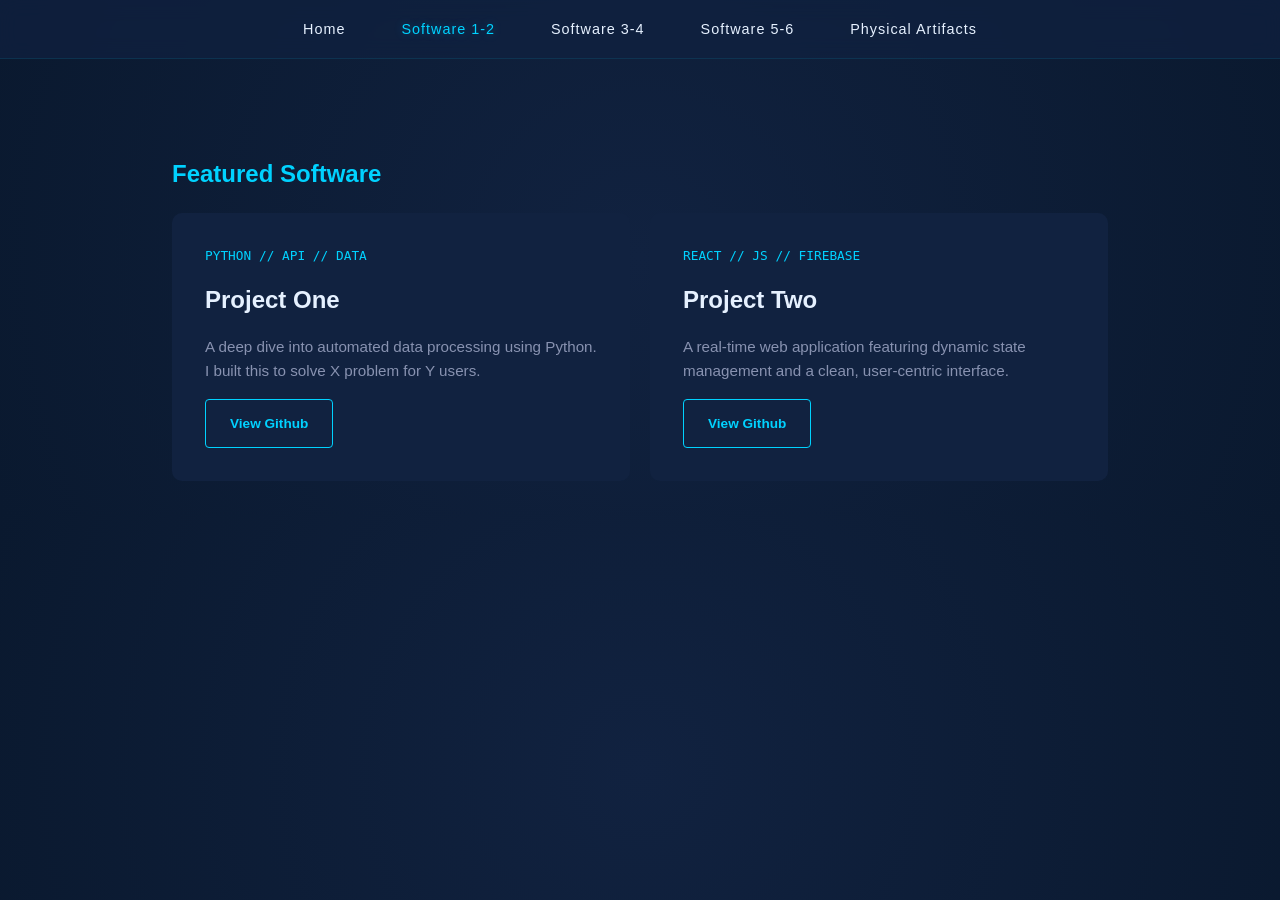
==== page1.html @ a525d5a3 "Revise project details in page1.html Updated project titles, descriptions, and tags in the portfolio" ====
<!DOCTYPE html>
<html lang="en">
<head>
    <meta charset="UTF-8">
    <meta name="viewport" content="width=device-width, initial-scale=1.0">
    <title>Portfolio | Projects 1-2</title>
    <link rel="stylesheet" href="style.css">
</head>
<body>
    <nav>
        <ul>
            <li><a href="/">Home</a></li>
            <li><a href="page1.html" class="active">Software 1-2</a></li>
            <li><a href="page2.html">Software 3-4</a></li>
            <li><a href="page3.html">Software 5-6</a></li>
            <li><a href="physical.html">Physical Artifacts</a></li>
        </ul>
    </nav>

    <div class="container">
        <h2 style="margin-top:4rem; color:var(--accent);">Featured Software</h2>
        <div class="project-grid">
            <div class="card">
                <div class="tags">PYTHON // API // DATA</div>
                <h3>Project One</h3>
                <p>A deep dive into automated data processing using Python. I built this to solve X problem for Y users.</p>
                <a href="#" class="btn">View Github</a>
            </div>
            <div class="card">
                <div class="tags">REACT // JS // FIREBASE</div>
                <h3>Project Two</h3>
                <p>A real-time web application featuring dynamic state management and a clean, user-centric interface.</p>
                <a href="#" class="btn">View Github</a>
            </div>
        </div>
    </div>
</body>
</html>
---- style.css ----
/* --- Electric Blue Student Theme --- */
:root {
    --bg-dark: #0a192f;        /* Deep Navy */
    --bg-card: #112240;        /* Royal Navy */
    --accent: #00d2ff;         /* Electric Blue */
    --accent-glow: rgba(0, 210, 255, 0.3);
    --text-bright: #e6f1ff;    /* Crisp White/Blue */
    --text-dim: #8892b0;       /* Muted Slate */
    --glass: rgba(17, 34, 64, 0.7);
}

* {
    box-sizing: border-box;
    transition: all 0.25s cubic-bezier(0.645, 0.045, 0.355, 1);
}

body {
    font-family: 'Inter', -apple-system, sans-serif;
    background-color: var(--bg-dark);
    color: var(--text-bright);
    margin: 0;
    line-height: 1.6;
    background-image: radial-gradient(circle at 50% 50%, #112240 0%, #0a192f 100%);
}

/* --- Smooth Navigation --- */
nav {
    background: var(--glass);
    backdrop-filter: blur(10px);
    padding: 1rem 0;
    border-bottom: 1px solid rgba(0, 210, 255, 0.1);
    position: sticky;
    top: 0;
    z-index: 100;
}

nav ul {
    list-style: none;
    margin: 0;
    padding: 0;
    display: flex;
    justify-content: center;
    gap: 1.5rem;
    flex-wrap: wrap;
}

nav a {
    color: var(--text-bright);
    text-decoration: none;
    font-size: 0.9rem;
    font-weight: 500;
    letter-spacing: 1px;
    padding: 0.5rem 1rem;
    border-radius: 4px;
}

nav a:hover, nav a.active {
    color: var(--accent);
    text-shadow: 0 0 10px var(--accent-glow);
}

/* --- Bold Header --- */
header {
    text-align: center;
    padding: 6rem 2rem 3rem;
}

header h1 {
    font-size: clamp(2.5rem, 8vw, 4rem);
    margin: 0;
    background: linear-gradient(to right, #fff, var(--accent));
    -webkit-background-clip: text;
    -webkit-text-fill-color: transparent;
}

header p {
    color: var(--accent);
    font-family: monospace;
    font-size: 1.1rem;
    margin-top: 10px;
}

.container {
    max-width: 1000px;
    margin: 0 auto;
    padding: 2rem;
}

/* --- Cool Cards --- */
.project-grid {
    display: grid;
    grid-template-columns: repeat(auto-fit, minmax(320px, 1fr));
    gap: 20px;
}

.card {
    background: var(--bg-card);
    border-radius: 10px;
    padding: 2rem;
    border: 1px solid transparent;
    position: relative;
    overflow: hidden;
}

.card:hover {
    transform: translateY(-10px);
    border-color: var(--accent);
    box-shadow: 0 10px 30px -15px rgba(0, 210, 255, 0.3);
}

.card h3 {
    margin: 0 0 10px;
    color: var(--text-bright);
    font-size: 1.5rem;
}

.tags {
    font-family: monospace;
    color: var(--accent);
    font-size: 0.8rem;
    margin-bottom: 15px;
}

.card p {
    color: var(--text-dim);
    font-size: 0.95rem;
}

/* --- Buttons --- */
.btn {
    display: inline-block;
    padding: 0.8rem 1.5rem;
    border: 1px solid var(--accent);
    color: var(--accent);
    text-decoration: none;
    border-radius: 4px;
    font-size: 0.85rem;
    font-weight: bold;
    margin-top: auto;
    background: transparent;
}

.btn:hover {
    background: var(--accent-glow);
    color: white;
}

/* --- Hero (Home Page Only) --- */
.hero {
    text-align: center;
    padding: 5vh 0;
}

.hero h2 {
    font-size: 2rem;
    margin-bottom: 20px;
}

.hero p {
    max-width: 600px;
    margin: 0 auto 40px;
    color: var(--text-dim);
    font-size: 1.1rem;
}

footer {
    text-align: center;
    padding: 4rem;
    color: var(--text-dim);
    font-size: 0.8rem;
}
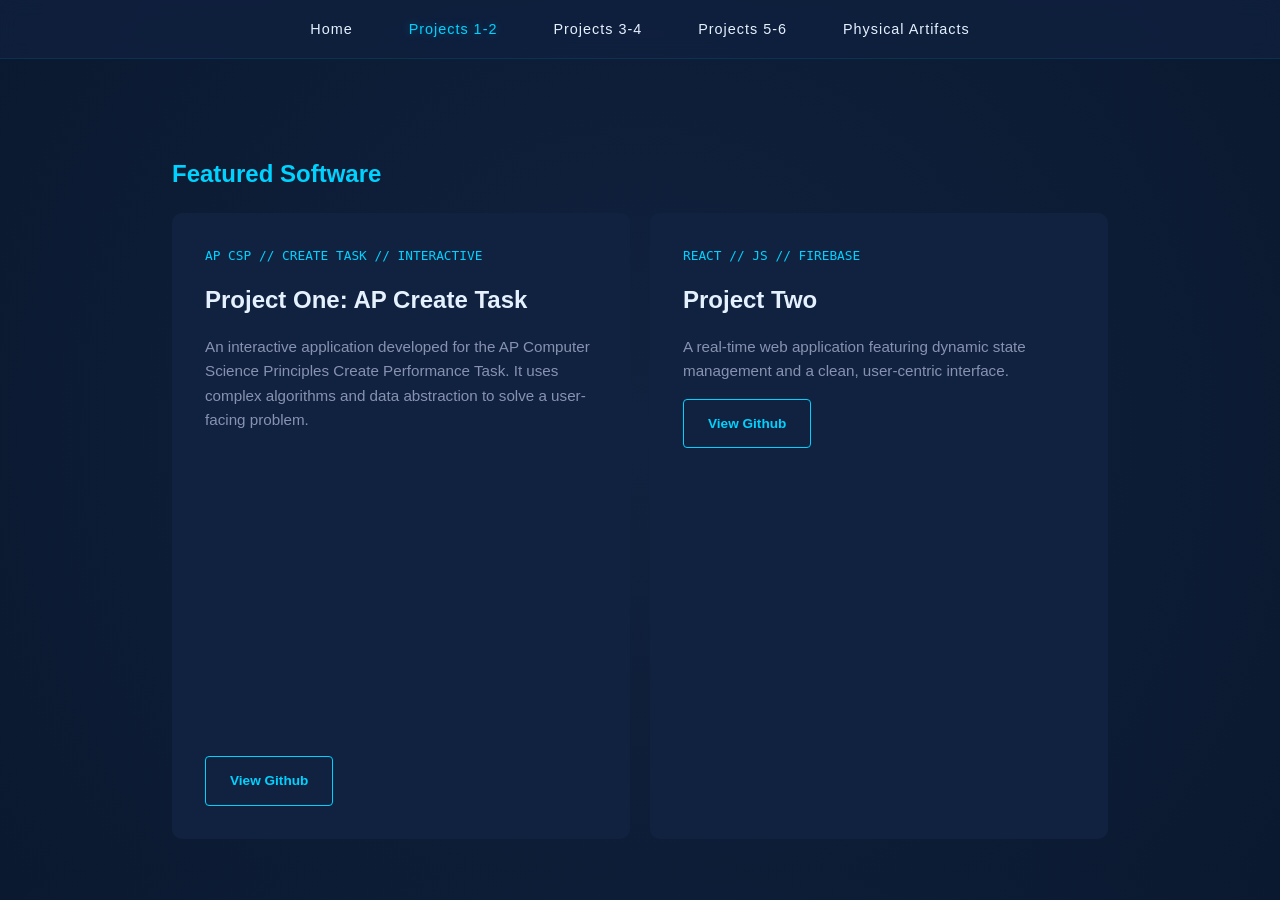
==== commit 70e7311a: "Update navigation and project details in page1.html" ====
--- a/page1.html
+++ b/page1.html
@@ -10,9 +10,9 @@
     <nav>
         <ul>
             <li><a href="/">Home</a></li>
-            <li><a href="page1.html" class="active">Software 1-2</a></li>
-            <li><a href="page2.html">Software 3-4</a></li>
-            <li><a href="page3.html">Software 5-6</a></li>
+            <li><a href="page1.html" class="active">Projects 1-2</a></li>
+            <li><a href="page2.html">Projects 3-4</a></li>
+            <li><a href="page3.html">Projects 5-6</a></li>
             <li><a href="physical.html">Physical Artifacts</a></li>
         </ul>
     </nav>
@@ -21,9 +21,12 @@
         <h2 style="margin-top:4rem; color:var(--accent);">Featured Software</h2>
         <div class="project-grid">
             <div class="card">
-                <div class="tags">PYTHON // API // DATA</div>
-                <h3>Project One</h3>
-                <p>A deep dive into automated data processing using Python. I built this to solve X problem for Y users.</p>
+                <div class="tags">AP CSP // CREATE TASK // INTERACTIVE</div>
+                <h3>Project One: AP Create Task</h3>
+                <p>An interactive application developed for the AP Computer Science Principles Create Performance Task. It uses complex algorithms and data abstraction to solve a user-facing problem.</p>
+                <div style="position: relative; padding-bottom: 75%; height: 0; overflow: hidden; border-radius: 8px; margin-bottom: 15px;">
+        <iframe src="https://www.online-ide.com/igQmTVEJpP" style="position: absolute; top: 0; left: 0; width: 100%; height: 100%; border: 0;" allowfullscreen></iframe>
+    </div>
                 <a href="#" class="btn">View Github</a>
             </div>
             <div class="card">
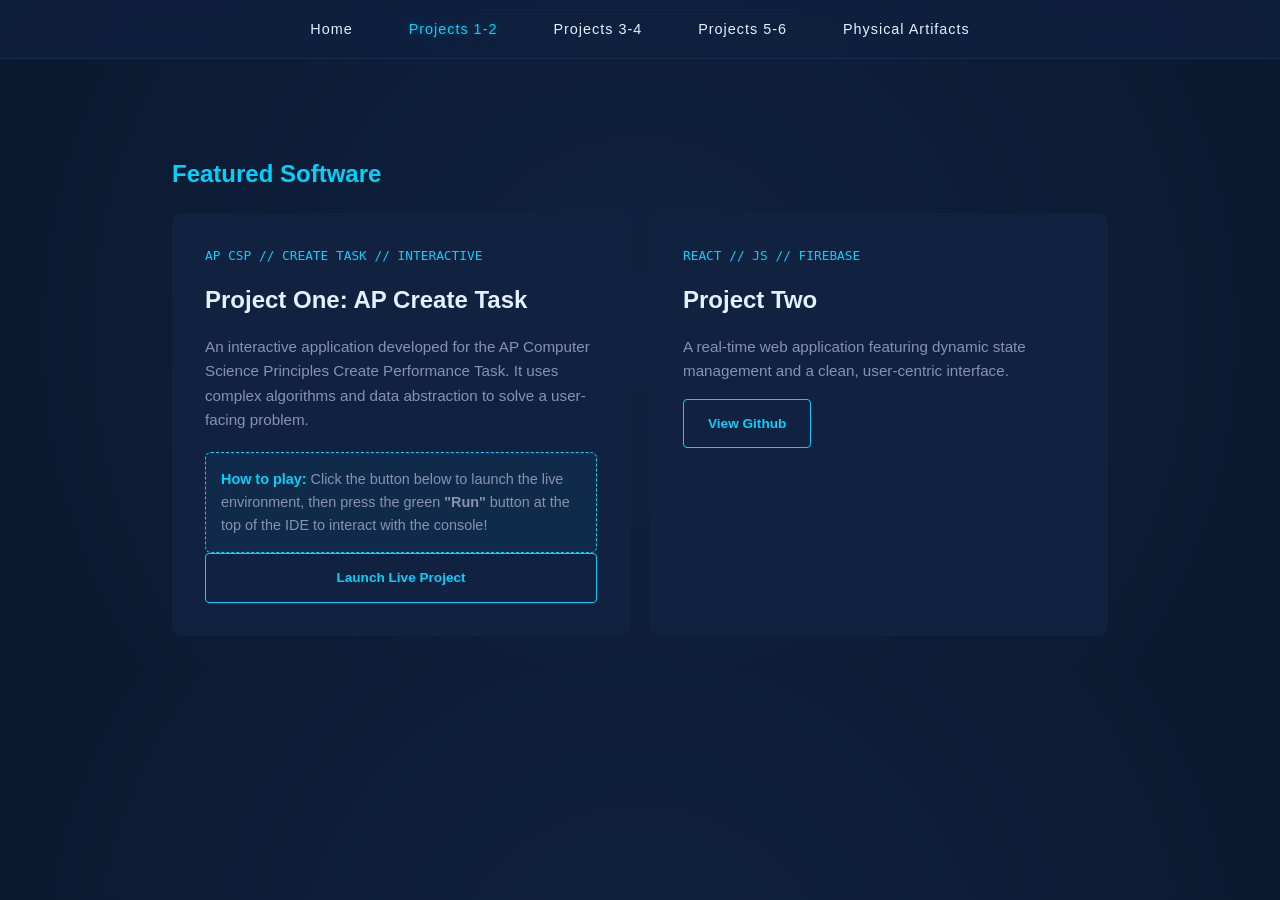
==== commit 02adebc0: "Update project one section with live project link Removed iframe and added instructions for launchin" ====
--- a/page1.html
+++ b/page1.html
@@ -24,10 +24,11 @@
                 <div class="tags">AP CSP // CREATE TASK // INTERACTIVE</div>
                 <h3>Project One: AP Create Task</h3>
                 <p>An interactive application developed for the AP Computer Science Principles Create Performance Task. It uses complex algorithms and data abstraction to solve a user-facing problem.</p>
-                <div style="position: relative; padding-bottom: 75%; height: 0; overflow: hidden; border-radius: 8px; margin-bottom: 15px;">
-        <iframe src="https://www.online-ide.com/igQmTVEJpP" style="position: absolute; top: 0; left: 0; width: 100%; height: 100%; border: 0;" allowfullscreen></iframe>
-    </div>
-                <a href="#" class="btn">View Github</a>
+        <div style="margin-top: 20px; padding: 15px; background: rgba(0, 210, 255, 0.05); border: 1px dashed var(--accent); border-radius: 6px; font-size: 0.9rem; color: var(--text-dim);">
+                    <strong style="color: var(--accent);">How to play:</strong> Click the button below to launch the live environment, then press the green <strong>"Run"</strong> button at the top of the IDE to interact with the console!
+                </div>
+
+                <a href="https://www.online-ide.com/igQmTVEJpP" target="_blank" class="btn" style="display: block; text-align: center;">Launch Live Project </a>
             </div>
             <div class="card">
                 <div class="tags">REACT // JS // FIREBASE</div>
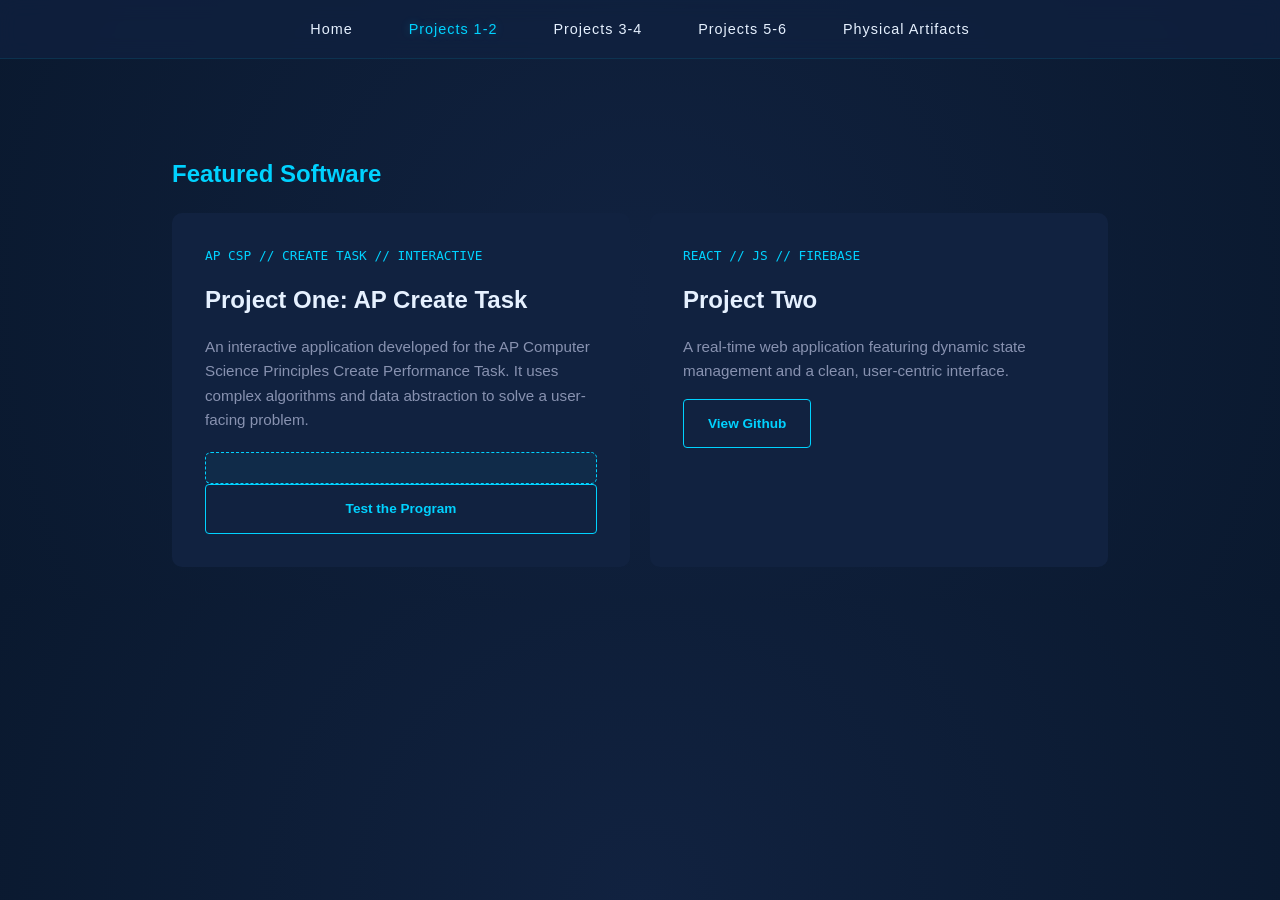
==== commit c668f71b: "Change button text and remove play instructions Updated the call-to-action button text and removed i" ====
--- a/page1.html
+++ b/page1.html
@@ -25,10 +25,9 @@
                 <h3>Project One: AP Create Task</h3>
                 <p>An interactive application developed for the AP Computer Science Principles Create Performance Task. It uses complex algorithms and data abstraction to solve a user-facing problem.</p>
         <div style="margin-top: 20px; padding: 15px; background: rgba(0, 210, 255, 0.05); border: 1px dashed var(--accent); border-radius: 6px; font-size: 0.9rem; color: var(--text-dim);">
-                    <strong style="color: var(--accent);">How to play:</strong> Click the button below to launch the live environment, then press the green <strong>"Run"</strong> button at the top of the IDE to interact with the console!
                 </div>
 
-                <a href="https://www.online-ide.com/igQmTVEJpP" target="_blank" class="btn" style="display: block; text-align: center;">Launch Live Project </a>
+                <a href="https://www.online-ide.com/igQmTVEJpP" target="_blank" class="btn" style="display: block; text-align: center;">Test the Program </a>
             </div>
             <div class="card">
                 <div class="tags">REACT // JS // FIREBASE</div>
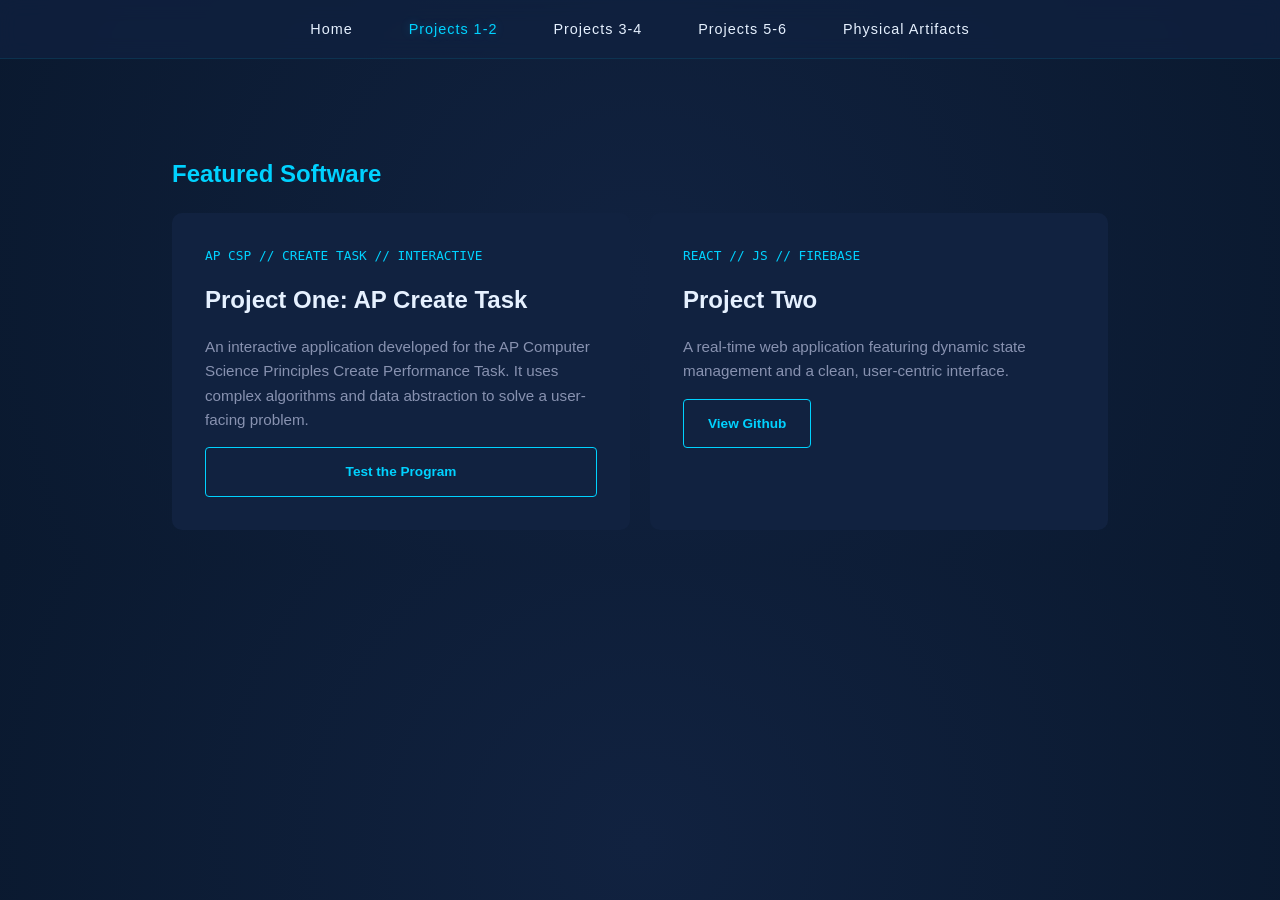
==== commit e17407ca: "Remove unnecessary div from project description Removed empty div for improved layout." ====
--- a/page1.html
+++ b/page1.html
@@ -24,8 +24,7 @@
                 <div class="tags">AP CSP // CREATE TASK // INTERACTIVE</div>
                 <h3>Project One: AP Create Task</h3>
                 <p>An interactive application developed for the AP Computer Science Principles Create Performance Task. It uses complex algorithms and data abstraction to solve a user-facing problem.</p>
-        <div style="margin-top: 20px; padding: 15px; background: rgba(0, 210, 255, 0.05); border: 1px dashed var(--accent); border-radius: 6px; font-size: 0.9rem; color: var(--text-dim);">
-                </div>
+       
 
                 <a href="https://www.online-ide.com/igQmTVEJpP" target="_blank" class="btn" style="display: block; text-align: center;">Test the Program </a>
             </div>
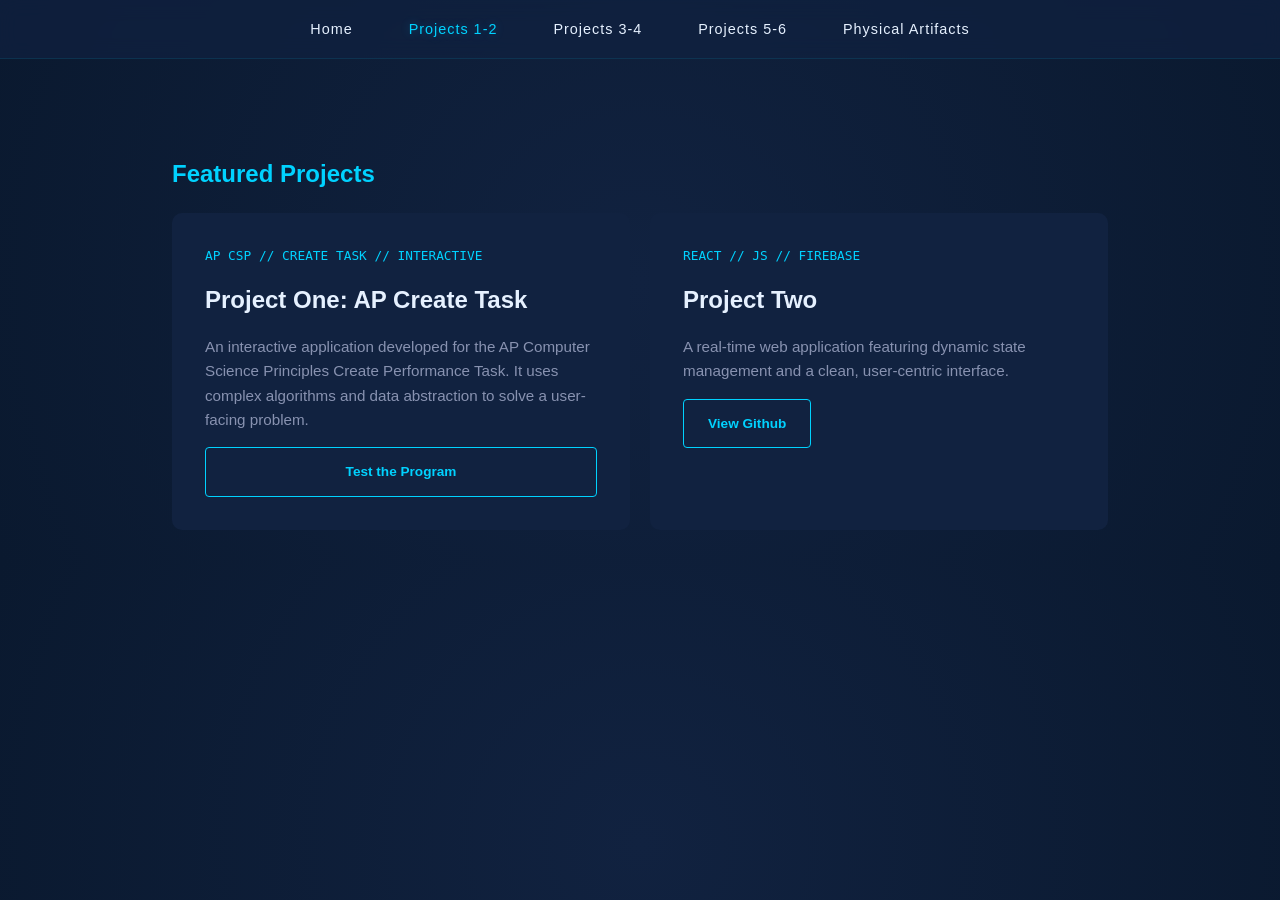
==== commit 1584b001: "Change heading from 'Featured Software' to 'Featured Projects'" ====
--- a/page1.html
+++ b/page1.html
@@ -18,7 +18,7 @@
     </nav>
 
     <div class="container">
-        <h2 style="margin-top:4rem; color:var(--accent);">Featured Software</h2>
+        <h2 style="margin-top:4rem; color:var(--accent);">Featured Projects</h2>
         <div class="project-grid">
             <div class="card">
                 <div class="tags">AP CSP // CREATE TASK // INTERACTIVE</div>
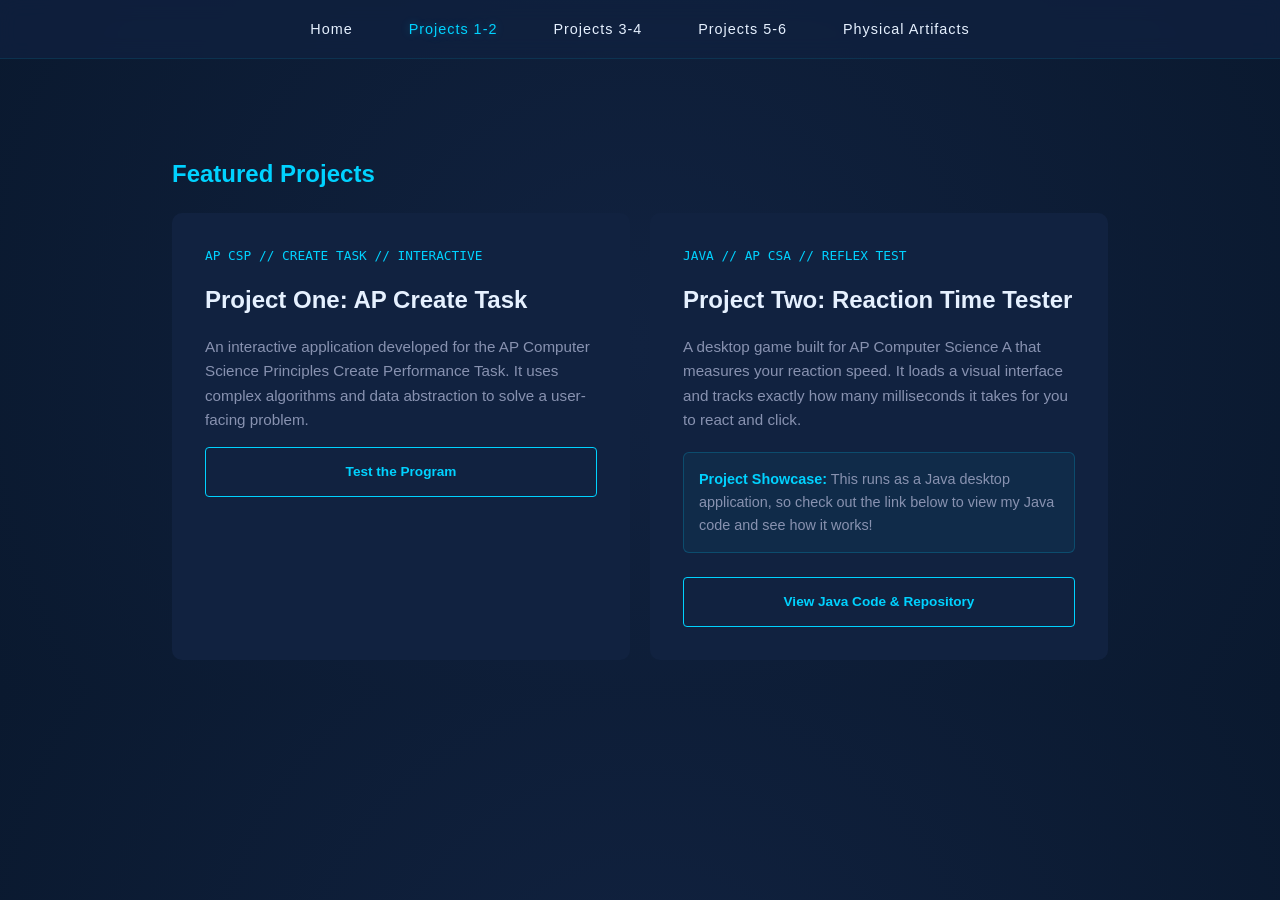
==== commit a50e5c28: "Change Project Two description to Java Reaction Tester Updated project details for Project Two to re" ====
--- a/page1.html
+++ b/page1.html
@@ -29,11 +29,17 @@
                 <a href="https://www.online-ide.com/igQmTVEJpP" target="_blank" class="btn" style="display: block; text-align: center;">Test the Program </a>
             </div>
             <div class="card">
-                <div class="tags">REACT // JS // FIREBASE</div>
-                <h3>Project Two</h3>
-                <p>A real-time web application featuring dynamic state management and a clean, user-centric interface.</p>
-                <a href="#" class="btn">View Github</a>
-            </div>
+                <div class="tags">JAVA // AP CSA // REFLEX TEST</div>
+                <h3>Project Two: Reaction Time Tester</h3>
+                <p>A desktop game built for AP Computer Science A that measures your reaction speed. It loads a visual interface and tracks exactly how many milliseconds it takes for you to react and click.</p>
+                
+                <div style="margin-top: 20px; padding: 15px; background: rgba(0, 210, 255, 0.05); border: 1px solid rgba(0, 210, 255, 0.2); border-radius: 6px; font-size: 0.9rem; color: var(--text-dim);">
+                    <strong style="color: var(--accent);">Project Showcase:</strong> 
+                    This runs as a Java desktop application, so check out the link below to view my Java code and see how it works!
+                </div>
+
+                <a href="https://github.com/ImAburger/apcs" target="_blank" class="btn" style="display: block; text-align: center; margin-top: 1.5rem;">View Java Code & Repository </a>
+            </div>        
         </div>
     </div>
 </body>
